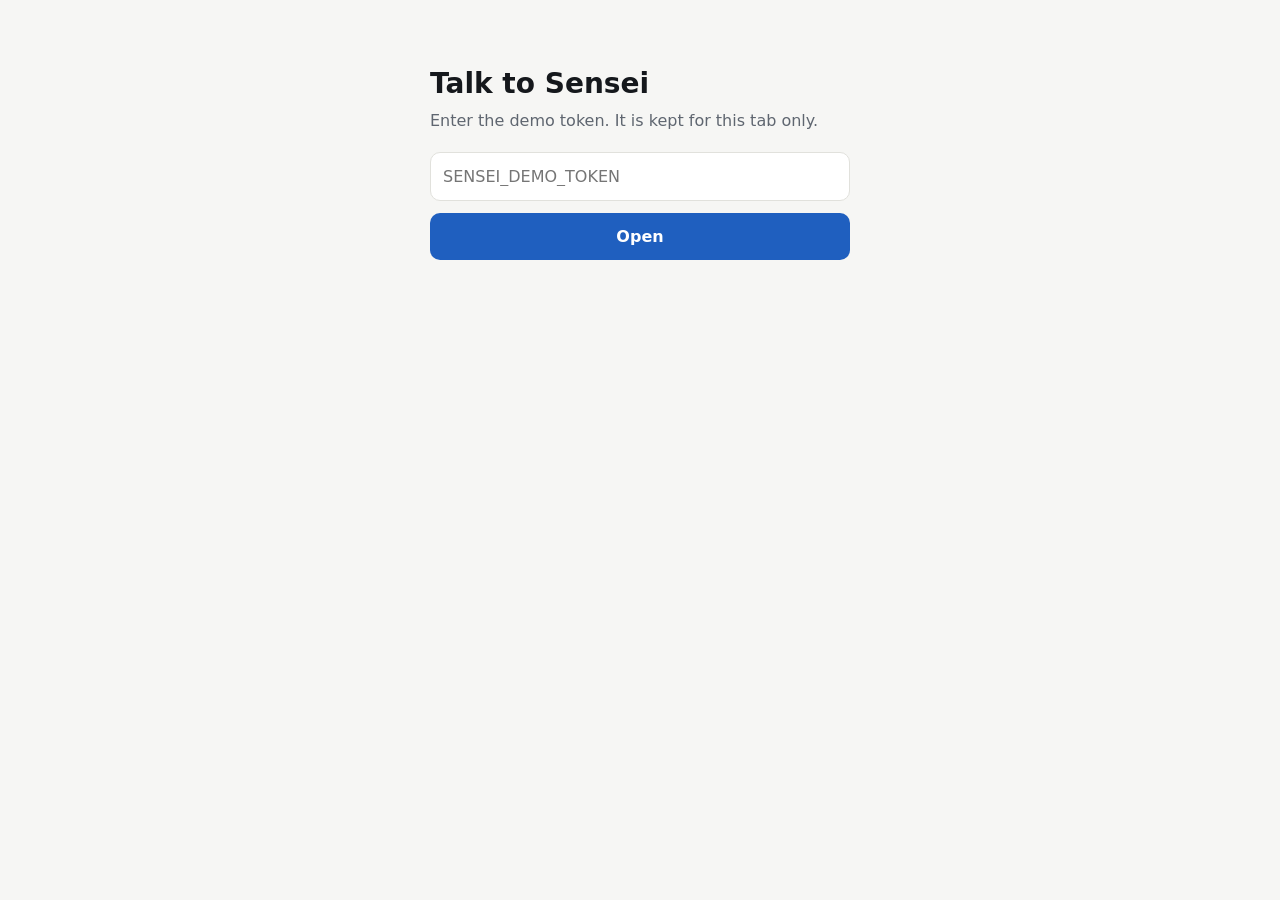
==== packages/demo/sensei_demo/static/index.html @ 17b798bf "Demo Slice 1: "Talk to Sensei" web surface with a live permission ledger (#21) A new package, packag" ====
<!DOCTYPE html>
<html lang="en">
<head>
<meta charset="utf-8">
<meta name="viewport" content="width=device-width, initial-scale=1">
<meta name="referrer" content="no-referrer">
<title>Talk to Sensei</title>
<!--
  Public shell (Demo Slice 1), after the gateway's /ui. It holds no data. It
  asks for the demo token once, keeps it in sessionStorage only (gone when the
  tab closes), and loads the app (/demo/app/app.css, /demo/app/app.js) with
  X-Sensei-Token, which every data endpoint requires too.
-->
<style>
  :root { color-scheme: light dark; --bg: #f6f6f4; --fg: #15181c; --muted: #5f6670; --card: #fff; --line: #e1e1dc; --accent: #1f5fbf; }
  @media (prefers-color-scheme: dark) { :root { --bg: #111418; --fg: #eceae5; --muted: #9aa1aa; --card: #1a1e24; --line: #2b3038; --accent: #7aa7ff; } }
  body { margin: 0; font: 16px/1.45 -apple-system, BlinkMacSystemFont, "Segoe UI", system-ui, sans-serif; background: var(--bg); color: var(--fg); }
  #login { max-width: 420px; margin: 0 auto; padding: 64px 20px 24px; }
  #login h1 { font-size: 28px; margin: 0 0 4px; }
  #login p { color: var(--muted); margin: 0 0 20px; }
  #login input { width: 100%; box-sizing: border-box; font: inherit; padding: 12px; border-radius: 10px; border: 1px solid var(--line); background: var(--card); color: var(--fg); }
  #login button { margin-top: 12px; width: 100%; font: inherit; font-weight: 600; padding: 12px; border: 0; border-radius: 10px; background: var(--accent); color: #fff; cursor: pointer; }
  #login .err { color: #c0392b; min-height: 1.4em; margin-top: 10px; }
</style>
</head>
<body>
<form id="login" autocomplete="off">
  <h1>Talk to Sensei</h1>
  <p>Enter the demo token. It is kept for this tab only.</p>
  <input id="token" type="password" autocapitalize="off" spellcheck="false" placeholder="SENSEI_DEMO_TOKEN" aria-label="Demo token" required>
  <button type="submit">Open</button>
  <div class="err" id="err" role="alert"></div>
</form>
<div id="app" hidden></div>
<script>
(function () {
  "use strict";
  var KEY = "sensei.demo.token";
  var form = document.getElementById("login");
  var err = document.getElementById("err");

  function load(token) {
    var h = { "X-Sensei-Token": token };
    return Promise.all([
      fetch("/demo/app/app.css", { headers: h, cache: "no-store" }),
      fetch("/demo/app/app.js", { headers: h, cache: "no-store" })
    ]).then(function (rs) {
      if (rs[0].status === 401 || rs[1].status === 401) { throw new Error("unauthorized"); }
      if (!rs[0].ok || !rs[1].ok) { throw new Error("could not load the app (HTTP " + rs[1].status + ")"); }
      return Promise.all([rs[0].text(), rs[1].text()]);
    }).then(function (parts) {
      var style = document.createElement("style");
      style.textContent = parts[0];
      document.head.appendChild(style);
      var script = document.createElement("script");
      script.src = URL.createObjectURL(new Blob([parts[1]], { type: "text/javascript" }));
      document.body.appendChild(script);
      form.hidden = true;
      document.getElementById("app").hidden = false;
    });
  }

  form.addEventListener("submit", function (e) {
    e.preventDefault();
    var token = document.getElementById("token").value.trim();
    err.textContent = "";
    sessionStorage.setItem(KEY, token);  // set before the app script runs, which reads it
    load(token).catch(function (x) {
      sessionStorage.removeItem(KEY);
      err.textContent = x.message === "unauthorized" ? "That token was rejected." : x.message;
    });
  });

  var saved = sessionStorage.getItem(KEY);
  if (saved) { load(saved).catch(function () { sessionStorage.removeItem(KEY); }); }
})();
</script>
</body>
</html>
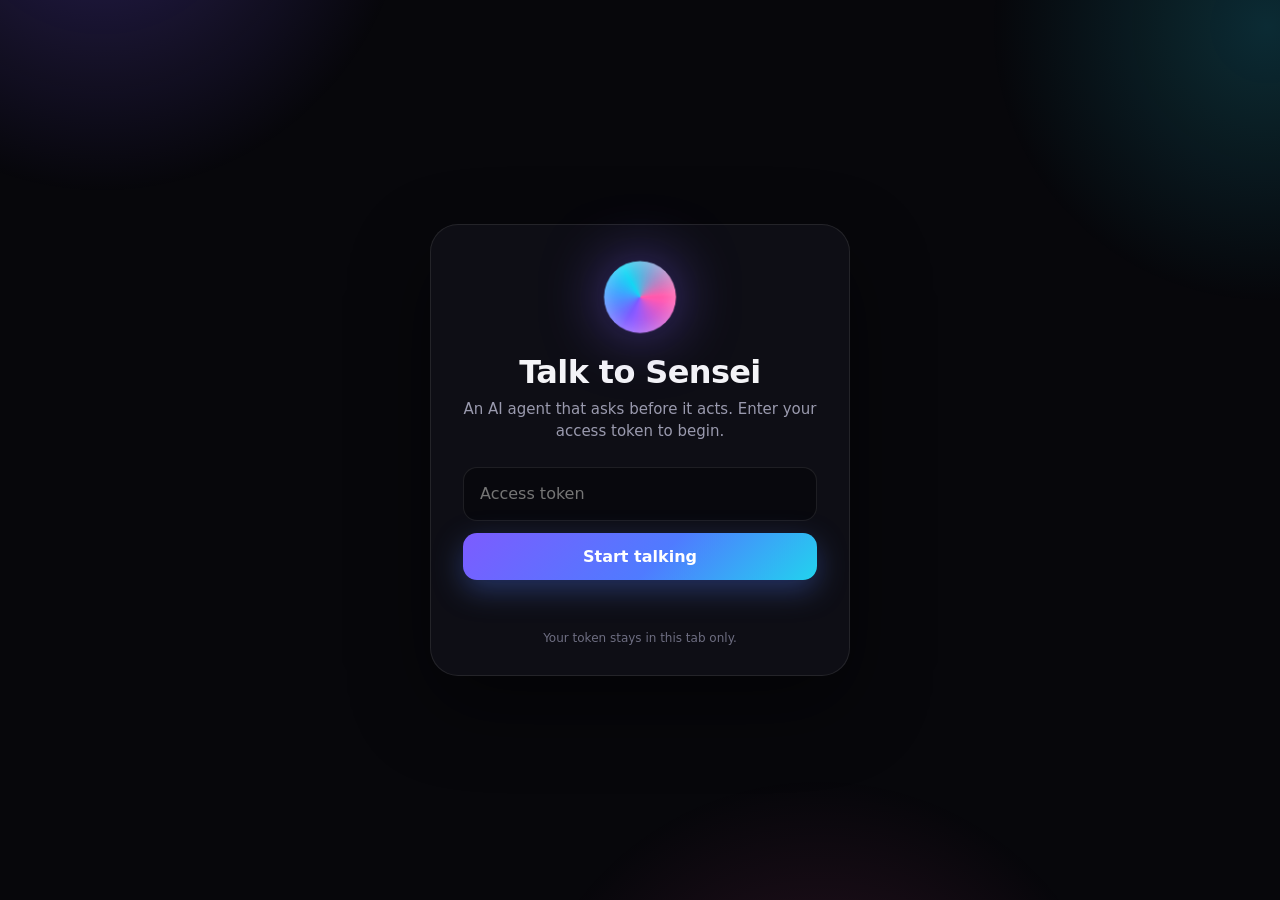
==== commit 1724a5b9: "Demo: redesign the page and fix push-to-talk (#23) - Look: dark, with a glowing push-to-talk orb, an" ====
--- a/packages/demo/sensei_demo/static/index.html
+++ b/packages/demo/sensei_demo/static/index.html
@@ -2,34 +2,61 @@
 <html lang="en">
 <head>
 <meta charset="utf-8">
-<meta name="viewport" content="width=device-width, initial-scale=1">
+<meta name="viewport" content="width=device-width, initial-scale=1, viewport-fit=cover">
 <meta name="referrer" content="no-referrer">
+<meta name="theme-color" content="#07070b">
 <title>Talk to Sensei</title>
 <!--
-  Public shell (Demo Slice 1), after the gateway's /ui. It holds no data. It
-  asks for the demo token once, keeps it in sessionStorage only (gone when the
-  tab closes), and loads the app (/demo/app/app.css, /demo/app/app.js) with
-  X-Sensei-Token, which every data endpoint requires too.
+  Public shell (Demo Slice 1, restyled). It holds no data. It asks for the demo
+  token once, keeps it in sessionStorage only (gone when the tab closes), and
+  loads the app (/demo/app/app.css, /demo/app/app.js) with X-Sensei-Token,
+  which every data endpoint requires too. Fonts are self-hosted (SIL OFL).
 -->
 <style>
-  :root { color-scheme: light dark; --bg: #f6f6f4; --fg: #15181c; --muted: #5f6670; --card: #fff; --line: #e1e1dc; --accent: #1f5fbf; }
-  @media (prefers-color-scheme: dark) { :root { --bg: #111418; --fg: #eceae5; --muted: #9aa1aa; --card: #1a1e24; --line: #2b3038; --accent: #7aa7ff; } }
-  body { margin: 0; font: 16px/1.45 -apple-system, BlinkMacSystemFont, "Segoe UI", system-ui, sans-serif; background: var(--bg); color: var(--fg); }
-  #login { max-width: 420px; margin: 0 auto; padding: 64px 20px 24px; }
-  #login h1 { font-size: 28px; margin: 0 0 4px; }
-  #login p { color: var(--muted); margin: 0 0 20px; }
-  #login input { width: 100%; box-sizing: border-box; font: inherit; padding: 12px; border-radius: 10px; border: 1px solid var(--line); background: var(--card); color: var(--fg); }
-  #login button { margin-top: 12px; width: 100%; font: inherit; font-weight: 600; padding: 12px; border: 0; border-radius: 10px; background: var(--accent); color: #fff; cursor: pointer; }
-  #login .err { color: #c0392b; min-height: 1.4em; margin-top: 10px; }
+  @font-face { font-family: "M PLUS 1"; src: url("/demo/fonts/mplus1-latin.woff2") format("woff2"); font-weight: 300 800; font-display: swap; }
+  @font-face { font-family: "Space Grotesk"; src: url("/demo/fonts/spacegrotesk-latin.woff2") format("woff2"); font-weight: 400 700; font-display: swap; }
+  :root { color-scheme: dark; --bg: #07070b; --fg: #f4f4f7; --muted: #9a9aae; --line: rgba(255,255,255,.09); --glass: rgba(255,255,255,.04); }
+  * { box-sizing: border-box; }
+  [hidden] { display: none !important; }  /* the sign-in card must really go once the app loads */
+  html, body { margin: 0; min-height: 100%; }
+  body { font: 16px/1.5 "M PLUS 1", -apple-system, BlinkMacSystemFont, "Segoe UI", system-ui, sans-serif; background: var(--bg); color: var(--fg);
+    -webkit-font-smoothing: antialiased; }
+  body::before { content: ""; position: fixed; inset: -20vmax; z-index: -1; pointer-events: none;
+    background: radial-gradient(40vmax 40vmax at 20% 10%, rgba(124,92,255,.28), transparent 60%),
+                radial-gradient(36vmax 36vmax at 85% 20%, rgba(34,211,238,.18), transparent 60%),
+                radial-gradient(40vmax 40vmax at 60% 95%, rgba(255,92,168,.16), transparent 60%); }
+  #login { min-height: 100vh; display: grid; place-items: center; padding: 24px; }
+  .gate { width: 100%; max-width: 420px; padding: 36px 32px 28px; border-radius: 28px; background: rgba(16,16,24,.82);
+    border: 1px solid var(--line); box-shadow: 0 30px 80px rgba(0,0,0,.45); text-align: center; }
+  .orb { width: 72px; height: 72px; margin: 0 auto 22px; border-radius: 50%;
+    background: conic-gradient(from 210deg, #7c5cff, #22d3ee, #ff5ca8, #7c5cff); filter: saturate(1.1);
+    box-shadow: 0 0 60px rgba(124,92,255,.55), inset 0 0 18px rgba(255,255,255,.35); animation: breathe 4s ease-in-out infinite; will-change: transform; }
+  @keyframes breathe { 0%,100% { transform: scale(1); } 50% { transform: scale(1.06); } }
+  h1 { font: 700 32px/1.1 "Space Grotesk", "M PLUS 1", system-ui, sans-serif; letter-spacing: -.02em; margin: 0 0 8px; }
+  p { color: var(--muted); margin: 0 0 24px; font-size: 15px; }
+  input { width: 100%; font: inherit; padding: 14px 16px; border-radius: 14px; border: 1px solid var(--line);
+    background: rgba(0,0,0,.35); color: var(--fg); outline: none; transition: border-color .2s, box-shadow .2s; }
+  input:focus { border-color: rgba(124,92,255,.7); box-shadow: 0 0 0 4px rgba(124,92,255,.18); }
+  button { margin-top: 12px; width: 100%; font: 600 16px "Space Grotesk", system-ui, sans-serif; padding: 14px; border: 0; border-radius: 14px; cursor: pointer; color: #fff;
+    background: linear-gradient(135deg, #7c5cff, #4f7bff 55%, #22d3ee); box-shadow: 0 10px 30px rgba(79,123,255,.35); transition: transform .15s, box-shadow .2s; }
+  button:hover { transform: translateY(-1px); box-shadow: 0 14px 36px rgba(79,123,255,.45); }
+  button:focus-visible { outline: 3px solid rgba(34,211,238,.6); outline-offset: 3px; }
+  .err { color: #ff8a95; min-height: 1.4em; margin-top: 12px; font-size: 14px; }
+  .fine { margin-top: 18px; font-size: 12px; color: #6e6e82; }
+  @media (prefers-reduced-motion: reduce) { .orb { animation: none; } button { transition: none; } }
 </style>
 </head>
 <body>
 <form id="login" autocomplete="off">
-  <h1>Talk to Sensei</h1>
-  <p>Enter the demo token. It is kept for this tab only.</p>
-  <input id="token" type="password" autocapitalize="off" spellcheck="false" placeholder="SENSEI_DEMO_TOKEN" aria-label="Demo token" required>
-  <button type="submit">Open</button>
-  <div class="err" id="err" role="alert"></div>
+  <div class="gate">
+    <div class="orb" aria-hidden="true"></div>
+    <h1>Talk to Sensei</h1>
+    <p>An AI agent that asks before it acts. Enter your access token to begin.</p>
+    <input id="token" type="password" autocapitalize="off" spellcheck="false" placeholder="Access token" aria-label="Access token" required>
+    <button type="submit">Start talking</button>
+    <div class="err" id="err" role="alert"></div>
+    <div class="fine">Your token stays in this tab only.</div>
+  </div>
 </form>
 <div id="app" hidden></div>
 <script>
@@ -46,7 +73,7 @@
       fetch("/demo/app/app.js", { headers: h, cache: "no-store" })
     ]).then(function (rs) {
       if (rs[0].status === 401 || rs[1].status === 401) { throw new Error("unauthorized"); }
-      if (!rs[0].ok || !rs[1].ok) { throw new Error("could not load the app (HTTP " + rs[1].status + ")"); }
+      if (!rs[0].ok || !rs[1].ok) { throw new Error("Couldn't load the app (HTTP " + rs[1].status + ")."); }
       return Promise.all([rs[0].text(), rs[1].text()]);
     }).then(function (parts) {
       var style = document.createElement("style");
@@ -67,7 +94,7 @@
     sessionStorage.setItem(KEY, token);  // set before the app script runs, which reads it
     load(token).catch(function (x) {
       sessionStorage.removeItem(KEY);
-      err.textContent = x.message === "unauthorized" ? "That token was rejected." : x.message;
+      err.textContent = x.message === "unauthorized" ? "That token wasn't accepted." : x.message;
     });
   });
 
